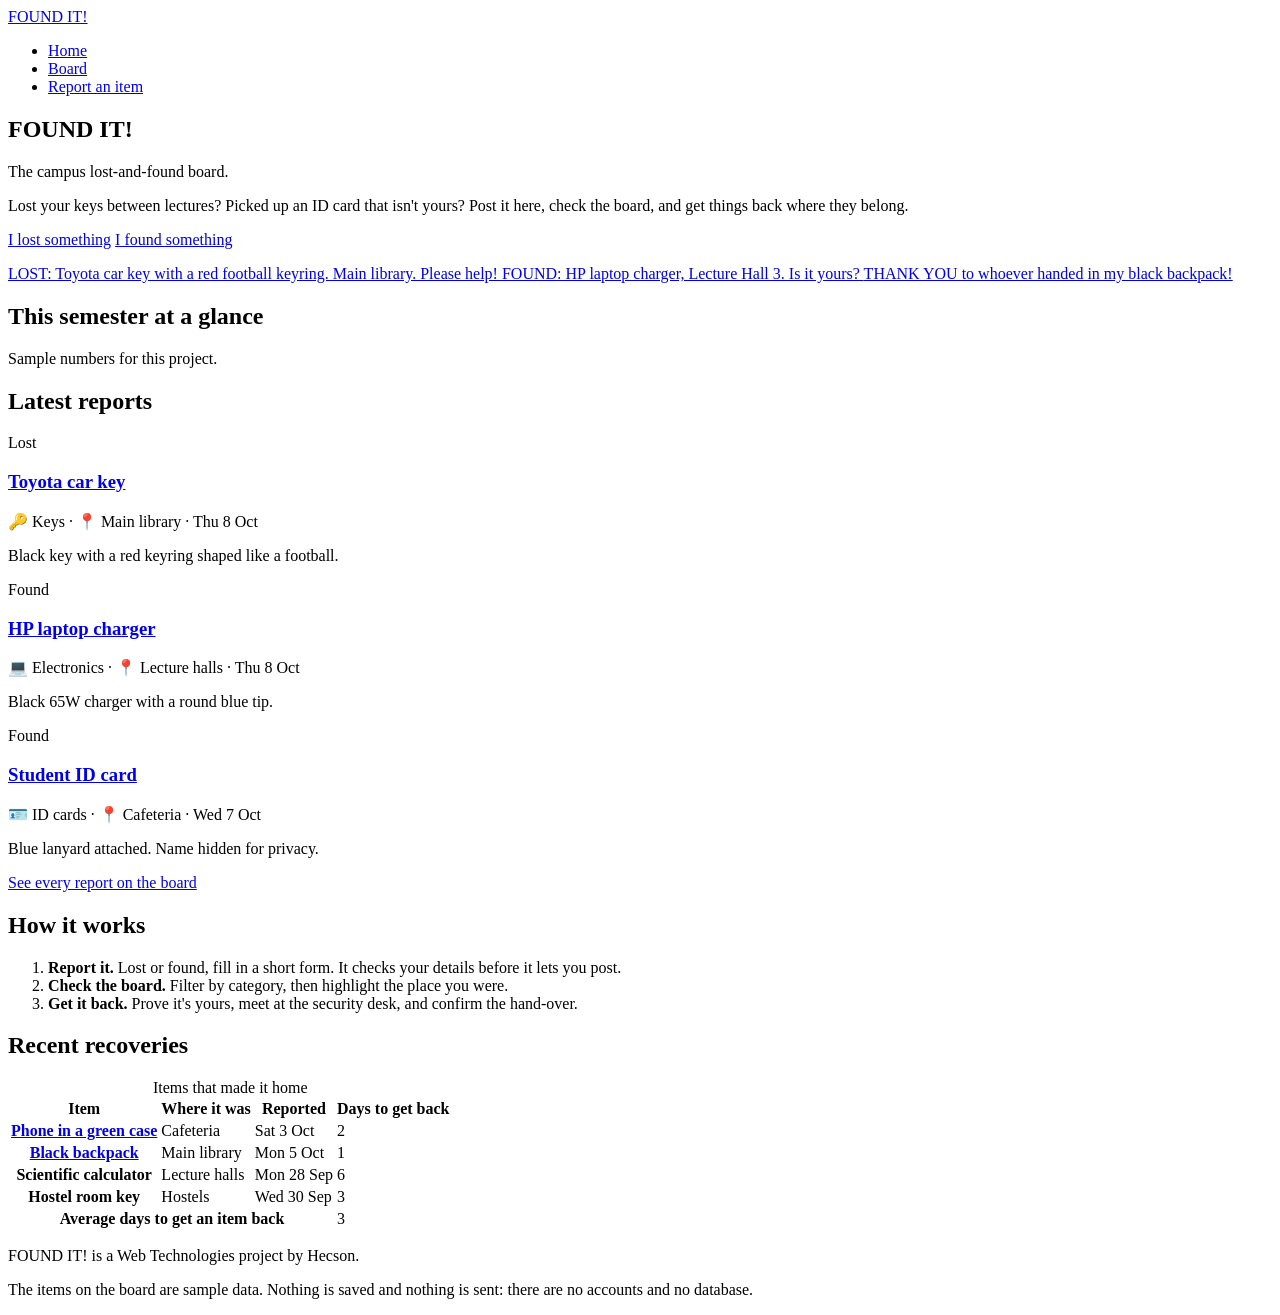
==== index.html @ 9b5931ff "Add files via upload Here is Foundit a website to help student locate their lost items" ====
<!doctype html>
<html lang="en-GH">
  <head>
    <meta charset="utf-8" />
    <meta name="viewport" content="width=device-width, initial-scale=1" />
    <title>FOUND IT! | The campus lost-and-found board</title>
    <meta name="description" content="Lost something on campus? Found something that isn't yours? Post it on the board and get it home." />
    <meta name="author" content="Hecson" />
    <link rel="stylesheet" href="https://fonts.googleapis.com/css2?family=Archivo+Black&family=Courier+Prime:wght@400;700&family=Kalam:wght@400;700&family=Work+Sans:wght@400;600;700&display=swap" />
    <link rel="stylesheet" href="css/style.css" />
    <!-- No "defer" here on purpose: the page calls these functions while it loads -->
    <script src="js/script.js"></script>
  </head>

  <body>
    <header class="site-header">
      <a class="logo" href="index.html">FOUND IT!</a>
      <nav>
        <ul class="nav-list">
          <li><a href="index.html">Home</a></li>
          <li><a href="board.html">Board</a></li>
          <li><a href="report.html">Report an item</a></li>
        </ul>
      </nav>
    </header>

    <main>
      <!-- ===== HERO ===== -->
      <section class="hero">
        <div>
          <h1 class="hero-title">FOUND IT!</h1>
          <p class="tagline">The campus lost-and-found board.</p>
          <p class="page-intro">
            Lost your keys between lectures? Picked up an ID card that isn't
            yours? Post it here, check the board, and get things back where
            they belong.
          </p>
          <p>
            <a class="btn btn-primary" href="board.html">I lost something</a>
            <a class="btn btn-secondary" href="report.html">I found something</a>
          </p>
        </div>

        <!-- Two notes pinned to a piece of cork. Each one links to a real item page. -->
        <div class="hero-board">
          <a class="note note-yellow" href="item-car-key.html">
            LOST: Toyota car key with a red football keyring. Main library. Please help!
          </a>
          <a class="note note-white" href="item-charger.html">
            FOUND: HP laptop charger, Lecture Hall 3. Is it yours?
          </a>
          <a class="note note-yellow" href="item-backpack.html">
            THANK YOU to whoever handed in my black backpack!
          </a>
        </div>
      </section>

      <!-- ===== STATS: written by JavaScript (writeStats in js/script.js) ===== -->
      <section>
        <h2>This semester at a glance</h2>
        <script>
          // 14 items reported lost, 11 reported found, 13 returned
          writeStats(14, 11, 13);
        </script>
        <p class="sample-note">Sample numbers for this project.</p>
      </section>

      <!-- ===== LATEST REPORTS ===== -->
      <section>
        <h2>Latest reports</h2>
        <div class="board">
          <!-- Classes: category (keys) and place (library), used by the filters -->
          <article class="card keys library">
            <span class="pin"></span>
            <p class="stamp stamp-lost">Lost</p>
            <h3><a href="item-car-key.html">Toyota car key</a></h3>
            <p class="card-meta">🔑 Keys · 📍 Main library · Thu 8 Oct</p>
            <p class="card-text">Black key with a red keyring shaped like a football.</p>
          </article>
          <!-- Classes: category (tech) and place (halls), used by the filters -->
          <article class="card tech halls">
            <span class="pin"></span>
            <p class="stamp stamp-found">Found</p>
            <h3><a href="item-charger.html">HP laptop charger</a></h3>
            <p class="card-meta">💻 Electronics · 📍 Lecture halls · Thu 8 Oct</p>
            <p class="card-text">Black 65W charger with a round blue tip.</p>
          </article>
          <!-- Classes: category (ids) and place (cafeteria), used by the filters -->
          <article class="card ids cafeteria">
            <span class="pin"></span>
            <p class="stamp stamp-found">Found</p>
            <h3><a href="item-student-id.html">Student ID card</a></h3>
            <p class="card-meta">🪪 ID cards · 📍 Cafeteria · Wed 7 Oct</p>
            <p class="card-text">Blue lanyard attached. Name hidden for privacy.</p>
          </article>
        </div>
        <p><a class="btn btn-secondary" href="board.html">See every report on the board</a></p>
      </section>

      <!-- ===== HOW IT WORKS: an ordered list, because it's a sequence ===== -->
      <section class="panel">
        <h2>How it works</h2>
        <ol class="steps">
          <li>
            <strong>Report it.</strong> Lost or found, fill in a short form.
            It checks your details before it lets you post.
          </li>
          <li>
            <strong>Check the board.</strong> Filter by category, then
            highlight the place you were.
          </li>
          <li>
            <strong>Get it back.</strong> Prove it's yours, meet at the
            security desk, and confirm the hand-over.
          </li>
        </ol>
      </section>

      <!-- ===== RECENT RECOVERIES: a data table (Lesson 4) ===== -->
      <section>
        <h2>Recent recoveries</h2>
        <table>
          <caption>Items that made it home</caption>
          <thead>
            <tr>
              <th scope="col">Item</th>
              <th scope="col">Where it was</th>
              <th scope="col">Reported</th>
              <th scope="col">Days to get back</th>
            </tr>
          </thead>
          <tbody>
            <tr>
              <th scope="row"><a href="item-phone.html">Phone in a green case</a></th>
              <td>Cafeteria</td>
              <td>Sat 3 Oct</td>
              <td>2</td>
            </tr>
            <tr>
              <th scope="row"><a href="item-backpack.html">Black backpack</a></th>
              <td>Main library</td>
              <td>Mon 5 Oct</td>
              <td>1</td>
            </tr>
            <tr>
              <th scope="row">Scientific calculator</th>
              <td>Lecture halls</td>
              <td>Mon 28 Sep</td>
              <td>6</td>
            </tr>
            <tr>
              <th scope="row">Hostel room key</th>
              <td>Hostels</td>
              <td>Wed 30 Sep</td>
              <td>3</td>
            </tr>
          </tbody>
          <tfoot>
            <tr>
              <th scope="row" colspan="3">Average days to get an item back</th>
              <td>
                <script>
                  // The brackets matter (Lesson 9, precedence).
                  // Without them, only the 3 would be divided by 4.
                  document.write(parseInt((2 + 1 + 6 + 3) / 4));
                </script>
              </td>
            </tr>
          </tfoot>
        </table>
      </section>
    </main>

    <footer class="site-footer">
      <p>FOUND IT! is a Web Technologies project by Hecson.</p>
      <p>
        The items on the board are sample data. Nothing is saved and nothing
        is sent: there are no accounts and no database.
      </p>
    </footer>
  </body>
</html>
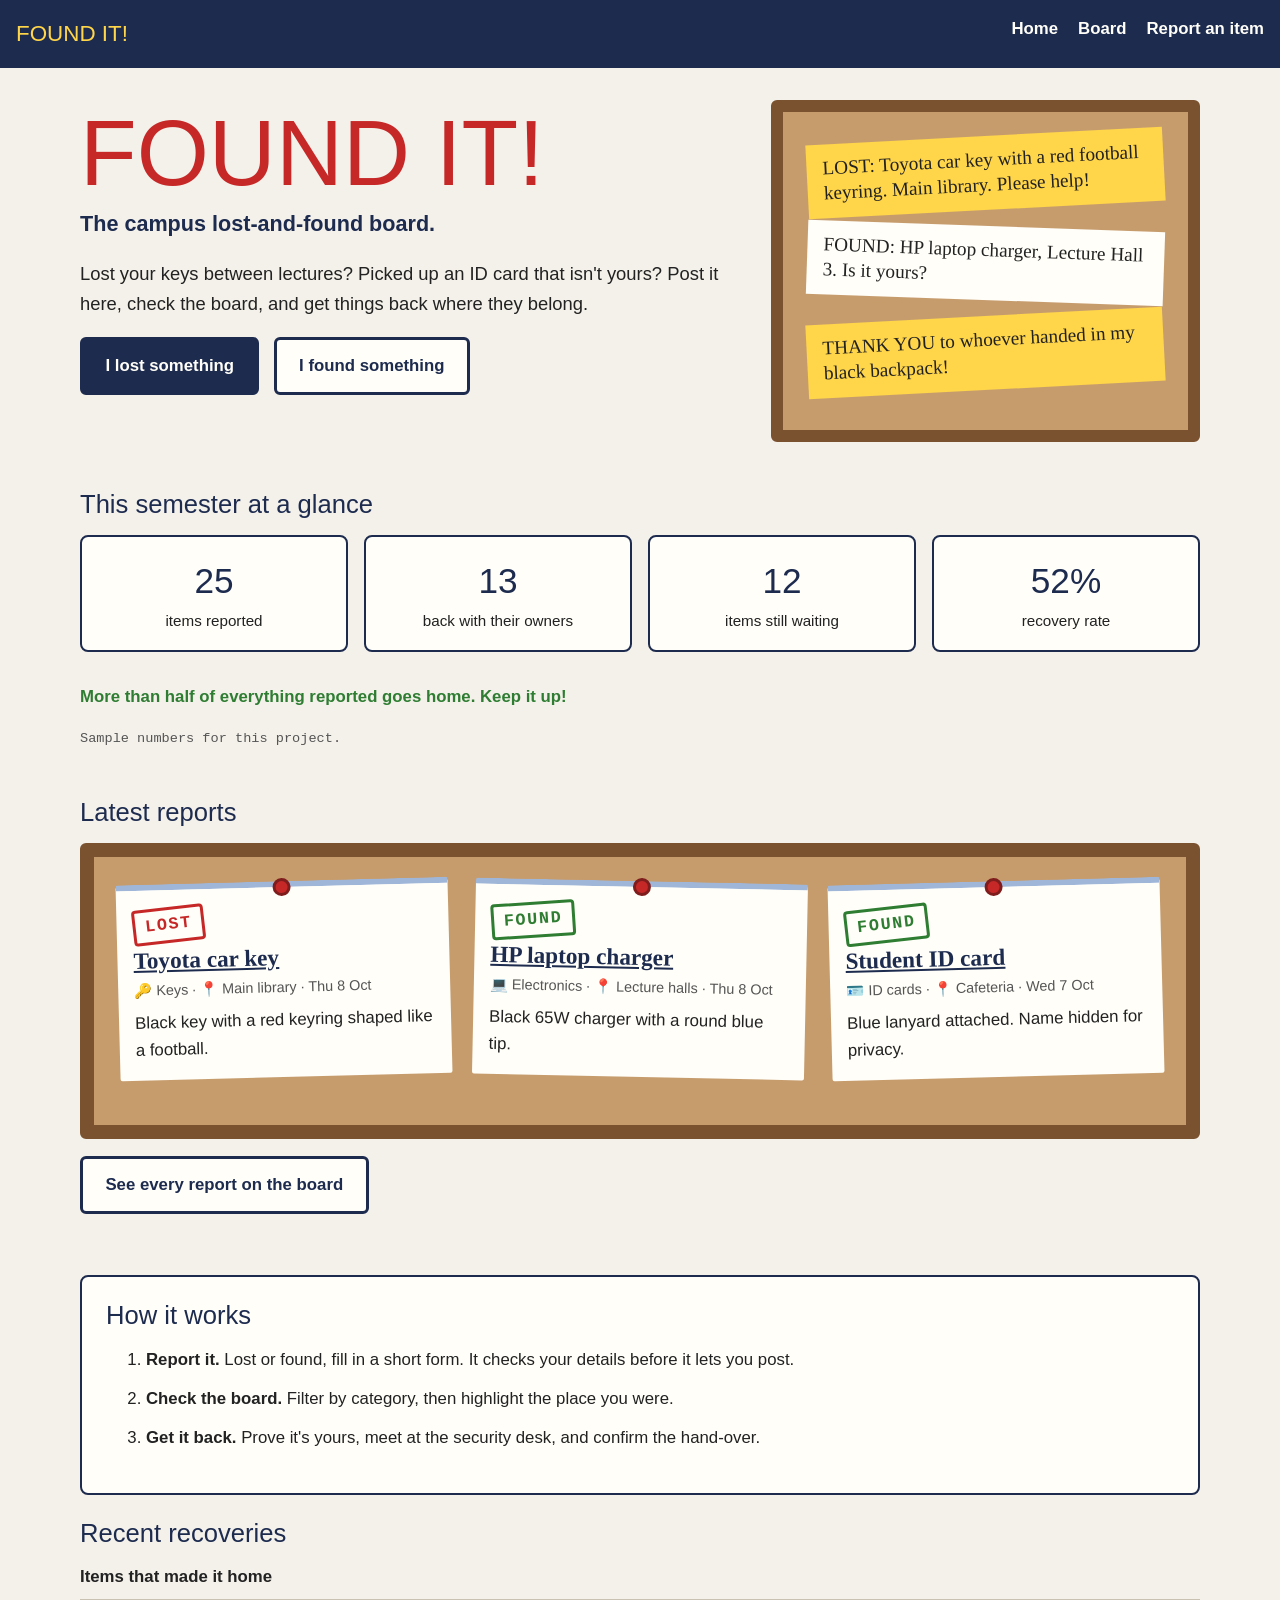
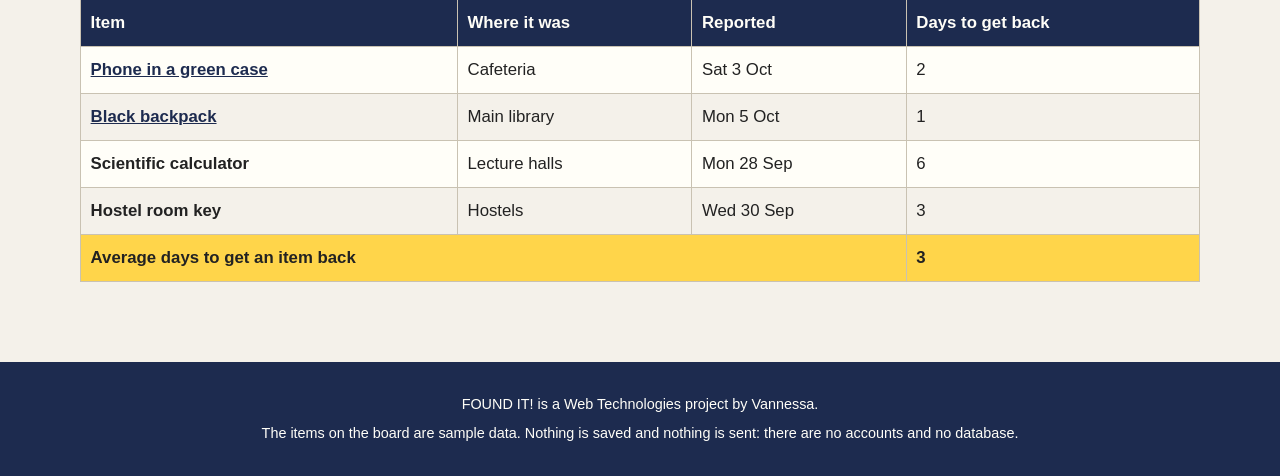
==== commit ad096235: "Update Found It web application" ====
--- a/index.html
+++ b/index.html
@@ -5,7 +5,7 @@
     <meta name="viewport" content="width=device-width, initial-scale=1" />
     <title>FOUND IT! | The campus lost-and-found board</title>
     <meta name="description" content="Lost something on campus? Found something that isn't yours? Post it on the board and get it home." />
-    <meta name="author" content="Hecson" />
+    <meta name="author" content="Vannessa" />
     <link rel="stylesheet" href="https://fonts.googleapis.com/css2?family=Archivo+Black&family=Courier+Prime:wght@400;700&family=Kalam:wght@400;700&family=Work+Sans:wght@400;600;700&display=swap" />
     <link rel="stylesheet" href="css/style.css" />
     <!-- No "defer" here on purpose: the page calls these functions while it loads -->
@@ -172,7 +172,7 @@
     </main>
 
     <footer class="site-footer">
-      <p>FOUND IT! is a Web Technologies project by Hecson.</p>
+      <p>FOUND IT! is a Web Technologies project by Vannessa.</p>
       <p>
         The items on the board are sample data. Nothing is saved and nothing
         is sent: there are no accounts and no database.
--- a/css/style.css
+++ b/css/style.css
@@ -0,0 +1,811 @@
+/* ==========================================================
+   FOUND IT! The campus lost-and-found board
+   Main stylesheet, shared by every page.
+
+   The look: a campus noticeboard. Cork board, pinned index
+   cards and rubber stamps.
+
+   Colours:
+     Ink navy       #1d2b4f   headings, header, buttons
+     Paper          #f4f1ea   page background
+     Index card     #fffef8   cards and panels
+     Cork           #c69c6d   the board
+     Wood           #7a5230   board frame
+     Lost red       #c62828
+     Found green    #2e7d32
+     Returned purple #5e35b1
+     Note yellow    #ffd54a   highlights
+     Text           #222222
+
+   Fonts:
+     Archivo Black  headings (bold poster lettering)
+     Kalam          handwriting on the index cards
+     Work Sans      normal reading text
+     Courier Prime  stamps and small labels
+   ========================================================== */
+
+
+/* ---------- 1. Box model (Lesson 7) ----------
+   Width includes padding and border everywhere. */
+html {
+  box-sizing: border-box;
+}
+
+*,
+*::before,
+*::after {
+  box-sizing: inherit;
+}
+
+
+/* ---------- 2. Whole page ---------- */
+body {
+  margin: 0;
+  background-color: #f4f1ea;
+  color: #222222;
+  font-family: "Work Sans", Arial, sans-serif;
+  font-size: 1.05rem;
+  line-height: 1.6;
+}
+
+h1,
+h2 {
+  font-family: "Archivo Black", Impact, sans-serif;
+  font-weight: 400;
+  color: #1d2b4f;
+  line-height: 1.15;
+}
+
+h2 {
+  font-size: 1.6rem;
+  margin: 0 0 1rem;
+}
+
+a {
+  color: #1d2b4f;
+}
+
+/* Keyboard users must see where they are (Lesson 4 tip) */
+a:focus,
+button:focus,
+input:focus,
+select:focus,
+textarea:focus {
+  outline: 3px solid #ffd54a;
+}
+
+
+/* ---------- 3. Header and navigation ---------- */
+/* On phones the logo sits on its own line with the menu below it.
+   From 40em wide (section 20) they sit side by side. */
+.site-header {
+  padding: 1rem;
+  background-color: #1d2b4f;
+}
+
+.logo {
+  display: block;
+  margin-bottom: 0.5rem;
+  font-family: "Archivo Black", Impact, sans-serif;
+  font-size: 1.4rem;
+  color: #ffd54a;
+  text-decoration: none;
+}
+
+.nav-list {
+  display: flex;
+  list-style: none;
+  margin: 0;
+  padding: 0;
+}
+
+.nav-list li {
+  margin-right: 1.25rem;
+}
+
+.nav-list a {
+  color: #fffef8;
+  font-weight: 600;
+  text-decoration: none;
+}
+
+.nav-list a:hover {
+  color: #ffd54a;
+  text-decoration: underline;
+}
+
+
+/* ---------- 4. Main content area ---------- */
+main {
+  max-width: 72rem;
+  margin: 0 auto;
+  padding: 2rem 1rem;
+}
+
+section {
+  margin-bottom: 3rem;
+}
+
+.page-title {
+  font-size: calc(1.8rem + 2vw);
+  margin: 0 0 0.5rem;
+}
+
+.page-intro {
+  max-width: 42rem;
+  font-size: 1.15rem;
+}
+
+.hint {
+  margin: 0.25rem 0 0;
+  font-size: 0.9rem;
+  color: #555555;
+}
+
+.sample-note {
+  font-family: "Courier Prime", "Courier New", monospace;
+  font-size: 0.85rem;
+  color: #555555;
+}
+
+
+/* ---------- 5. Buttons ----------
+   Links are inline, so inline-block makes padding push other
+   elements away properly (Lesson 7). */
+.btn {
+  display: inline-block;
+  padding: 0.8rem 1.4rem;
+  margin: 0 0.6rem 0.8rem 0;
+  border: 3px solid #1d2b4f;
+  border-radius: 6px;
+  font-family: inherit;
+  font-size: inherit;
+  font-weight: 700;
+  text-decoration: none;
+  cursor: pointer;
+}
+
+.btn-primary {
+  background-color: #1d2b4f;
+  color: #fffef8;
+}
+
+.btn-primary:hover {
+  background-color: #c62828;
+  border-color: #c62828;
+}
+
+.btn-secondary {
+  background-color: #fffef8;
+  color: #1d2b4f;
+}
+
+.btn-secondary:hover {
+  background-color: #ffd54a;
+}
+
+
+/* ---------- 6. Home page hero ---------- */
+.hero-title {
+  font-size: calc(2.6rem + 4vw);
+  margin: 0;
+  color: #c62828;
+}
+
+.tagline {
+  margin: 0 0 1rem;
+  font-size: 1.35rem;
+  font-weight: 700;
+  color: #1d2b4f;
+}
+
+/* A small piece of cork board with two notes pinned to it */
+.hero-board {
+  margin-top: 1.5rem;
+  padding: 1.5rem;
+  background-color: #c69c6d;
+  border: 12px solid #7a5230;
+  border-radius: 6px;
+}
+
+.note {
+  margin: 0 0 1rem;
+  padding: 0.75rem 1rem;
+  font-family: "Kalam", "Comic Sans MS", cursive;
+  font-size: 1.2rem;
+  line-height: 1.3;
+  color: #222222;
+}
+
+.note-yellow {
+  background-color: #ffd54a;
+  transform: rotate(-3deg);
+}
+
+.note-white {
+  background-color: #fffef8;
+  transform: rotate(2deg);
+}
+
+
+/* ---------- 7. Stat tiles (written by JavaScript) ---------- */
+.stats {
+  display: grid;
+  grid-template-columns: 1fr 1fr;
+  column-gap: 1rem;
+}
+
+.stat {
+  margin-bottom: 1rem;
+  padding: 1rem;
+  background-color: #fffef8;
+  border: 2px solid #1d2b4f;
+  border-radius: 8px;
+  text-align: center;
+}
+
+.stat-number {
+  margin: 0;
+  font-family: "Archivo Black", Impact, sans-serif;
+  font-size: 2.2rem;
+  color: #1d2b4f;
+}
+
+.stat-label {
+  margin: 0;
+  font-size: 0.95rem;
+}
+
+.stat-message {
+  font-weight: 700;
+  color: #2e7d32;
+}
+
+
+/* ---------- 8. The cork board and the index cards ---------- */
+.board {
+  display: grid;
+  grid-template-columns: 1fr;
+  column-gap: 1.5rem;
+  padding: 1.5rem;
+  background-color: #c69c6d;
+  border: 14px solid #7a5230;
+  border-radius: 6px;
+}
+
+.card {
+  margin-bottom: 1.5rem;
+  padding: 0 1rem 1rem;
+  background-color: #fffef8;
+  border-top: 6px solid #9fb6d9;
+  border-radius: 2px;
+}
+
+/* Tilt the cards slightly, alternating left and right, so they
+   look pinned by hand. nth-of-type is from the tables reading. */
+.card:nth-of-type(odd) {
+  transform: rotate(-1.5deg);
+}
+
+.card:nth-of-type(even) {
+  transform: rotate(1.2deg);
+}
+
+/* The push pin: a small circle. A negative top margin pulls
+   it up over the edge of the card (Lesson 7: margins can be negative). */
+.pin {
+  display: block;
+  width: 18px;
+  height: 18px;
+  margin: -9px auto 0.5rem;
+  background-color: #c62828;
+  border: 3px solid #7f1d1d;
+  border-radius: 50%;
+}
+
+.card h3 {
+  margin: 0.25rem 0;
+  font-family: "Kalam", "Comic Sans MS", cursive;
+  font-size: 1.45rem;
+  line-height: 1.2;
+}
+
+.card h3 a {
+  color: #1d2b4f;
+}
+
+.card h3 a:hover {
+  color: #c62828;
+}
+
+.card-meta {
+  margin: 0;
+  font-size: 0.9rem;
+  color: #555555;
+}
+
+.card-text {
+  margin: 0.5rem 0 0;
+}
+
+
+/* ---------- 9. Rubber stamps: LOST, FOUND, RETURNED ---------- */
+.stamp {
+  display: inline-block;
+  margin: 0;
+  padding: 0.1rem 0.6rem;
+  border: 3px solid;
+  border-radius: 4px;
+  font-family: "Courier Prime", "Courier New", monospace;
+  font-weight: 700;
+  text-transform: uppercase;
+  letter-spacing: 0.1em;
+  transform: rotate(-5deg);
+}
+
+/* Each stamp only sets a colour. The border uses the text colour
+   because "border: 3px solid" above gives no colour of its own. */
+.stamp-lost {
+  color: #c62828;
+}
+
+.stamp-found {
+  color: #2e7d32;
+}
+
+.stamp-returned {
+  color: #5e35b1;
+}
+
+.stamp-big {
+  font-size: 2.2rem;
+  padding: 0.2rem 1rem;
+  border-width: 6px;
+}
+
+
+/* ---------- 10. Board filters ----------
+   The radio buttons stay visible so they work with a keyboard.
+   Each label comes straight after its radio, so
+   ".filter-radio:checked + label" styles the chosen one. */
+.filter-title {
+  margin: 1rem 0 0.25rem;
+  font-family: "Courier Prime", "Courier New", monospace;
+  font-weight: 700;
+  text-transform: uppercase;
+  letter-spacing: 0.1em;
+}
+
+.filter-radio {
+  width: 1.1rem;
+  height: 1.1rem;
+  margin: 0 0.15rem 0.5rem 0;
+}
+
+.filter-radio + label {
+  display: inline-block;
+  margin: 0 0.75rem 0.5rem 0;
+  padding: 0.3rem 0.8rem;
+  background-color: #fffef8;
+  border: 2px solid #1d2b4f;
+  border-radius: 20px;
+  cursor: pointer;
+}
+
+.filter-radio + label:hover {
+  background-color: #ffd54a;
+}
+
+.filter-radio:checked + label {
+  background-color: #1d2b4f;
+  color: #fffef8;
+}
+
+.board-area .board {
+  margin-top: 1rem;
+}
+
+
+/* ---------- 11. CATEGORY FILTER: hides cards that don't match ----------
+   How to read these long selectors:
+   "When #cat-keys is checked, step over each element that comes
+   after it (label, input, label...) until you reach .loc-area,
+   then find the cards inside it."
+   Each + steps to the very next sibling (Lesson 6).
+
+   Rule 1 hides every card. Rule 2 shows the matching ones again.
+   Both rules are equally specific, so the one written LAST wins.
+   That's why the "show" rule must come after the "hide" rule. */
+
+/* Keys: 7 siblings between #cat-keys and .loc-area */
+#cat-keys:checked + label + input + label + input + label + input + label + .loc-area .card {
+  display: none;
+}
+#cat-keys:checked + label + input + label + input + label + input + label + .loc-area .keys {
+  display: block;
+}
+
+/* ID cards: 5 siblings */
+#cat-ids:checked + label + input + label + input + label + .loc-area .card {
+  display: none;
+}
+#cat-ids:checked + label + input + label + input + label + .loc-area .ids {
+  display: block;
+}
+
+/* Electronics: 3 siblings */
+#cat-tech:checked + label + input + label + .loc-area .card {
+  display: none;
+}
+#cat-tech:checked + label + input + label + .loc-area .tech {
+  display: block;
+}
+
+/* Bags and wallets: 1 sibling (its own label) */
+#cat-bags:checked + label + .loc-area .card {
+  display: none;
+}
+#cat-bags:checked + label + .loc-area .bags {
+  display: block;
+}
+
+
+/* ---------- 12. LOCATION FILTER: fades out cards from other places ----------
+   Same idea, but it changes opacity instead of display.
+   Because the two filters change DIFFERENT properties, they
+   work together: pick "Electronics" and "Cafeteria" and you
+   see only electronics, with the cafeteria ones in full colour. */
+#loc-library:checked + label + input + label + input + label + input + label + .board .card {
+  opacity: 0.25;
+}
+#loc-library:checked + label + input + label + input + label + input + label + .board .library {
+  opacity: 1;
+}
+
+#loc-cafeteria:checked + label + input + label + input + label + .board .card {
+  opacity: 0.25;
+}
+#loc-cafeteria:checked + label + input + label + input + label + .board .cafeteria {
+  opacity: 1;
+}
+
+#loc-halls:checked + label + input + label + .board .card {
+  opacity: 0.25;
+}
+#loc-halls:checked + label + input + label + .board .halls {
+  opacity: 1;
+}
+
+#loc-hostels:checked + label + .board .card {
+  opacity: 0.25;
+}
+#loc-hostels:checked + label + .board .hostels {
+  opacity: 1;
+}
+
+
+/* ---------- 13. Panels and the "how it works" steps ---------- */
+.panel {
+  margin-bottom: 1.5rem;
+  padding: 1rem;
+  background-color: #fffef8;
+  border: 2px solid #1d2b4f;
+  border-radius: 8px;
+}
+
+.steps li {
+  margin-bottom: 0.75rem;
+}
+
+
+/* ---------- 14. Tables (Lesson 4) ---------- */
+table {
+  width: 100%;
+  border-collapse: collapse;
+  background-color: #fffef8;
+}
+
+caption {
+  padding-bottom: 0.5rem;
+  font-weight: 700;
+  text-align: left;
+}
+
+th,
+td {
+  padding: 0.6rem;
+  border: 1px solid #c9c2b2;
+  text-align: left;
+}
+
+thead th {
+  background-color: #1d2b4f;
+  color: #fffef8;
+}
+
+tbody tr:nth-of-type(even) {
+  background-color: #f4f1ea;
+}
+
+tfoot td,
+tfoot th {
+  font-weight: 700;
+  background-color: #ffd54a;
+}
+
+
+/* ---------- 15. Item detail pages ---------- */
+.breadcrumb {
+  margin: 0 0 1rem;
+  font-size: 0.95rem;
+}
+
+/* A big index card for the item's details */
+.detail-card {
+  margin-bottom: 1.5rem;
+  padding: 0 1.5rem 1.5rem;
+  background-color: #fffef8;
+  border-top: 8px solid #9fb6d9;
+  border-left: 1px solid #c9c2b2;
+  border-right: 1px solid #c9c2b2;
+  border-bottom: 1px solid #c9c2b2;
+}
+
+.detail-card h1 {
+  font-family: "Kalam", "Comic Sans MS", cursive;
+  font-weight: 700;
+  font-size: calc(1.8rem + 1.5vw);
+  margin: 0.5rem 0;
+}
+
+.detail-list dt {
+  margin-top: 0.75rem;
+  font-family: "Courier Prime", "Courier New", monospace;
+  font-weight: 700;
+  text-transform: uppercase;
+  font-size: 0.85rem;
+  color: #555555;
+}
+
+.detail-list dd {
+  margin: 0;
+  font-size: 1.1rem;
+}
+
+/* The status banner, written by JavaScript (writeStatus) */
+.status {
+  margin: 1rem 0;
+  padding: 0.75rem 1rem;
+  border-left: 8px solid;
+  font-weight: 700;
+}
+
+.status-lost {
+  background-color: #fde8e8;
+  color: #8e1c1c;
+}
+
+.status-found {
+  background-color: #e3f2e4;
+  color: #1e5a22;
+}
+
+.status-returned {
+  background-color: #ede7f6;
+  color: #45278a;
+}
+
+.status-unknown {
+  background-color: #eeeeee;
+  color: #333333;
+}
+
+
+/* ---------- 16. Recovery progress (written by JavaScript) ---------- */
+.progress {
+  display: flex;
+  list-style: none;
+  margin: 0 0 1.5rem;
+  padding: 0;
+  font-size: 0.9rem;
+}
+
+.progress li {
+  flex: 1;
+  margin-right: 0.5rem;
+  padding: 0.5rem;
+  border-top: 6px solid #c9c2b2;
+  color: #555555;
+}
+
+.progress .done {
+  border-top-color: #2e7d32;
+  color: #1e5a22;
+}
+
+.progress .current {
+  border-top-color: #ffd54a;
+  color: #1d2b4f;
+  font-weight: 700;
+}
+
+
+/* ---------- 17. Forms (Lesson 5) ---------- */
+fieldset {
+  margin: 0 0 1.5rem;
+  padding: 1rem 1.25rem;
+  background-color: #fffef8;
+  border: 2px solid #1d2b4f;
+  border-radius: 8px;
+}
+
+legend {
+  padding: 0 0.5rem;
+  font-family: "Archivo Black", Impact, sans-serif;
+  font-size: 1.15rem;
+  color: #1d2b4f;
+}
+
+.field-label {
+  display: block;
+  margin-top: 1rem;
+  font-weight: 700;
+}
+
+.field {
+  display: block;
+  width: 100%;
+  padding: 0.6rem;
+  border: 2px solid #9a927f;
+  border-left-width: 8px;
+  border-radius: 4px;
+  font-family: inherit;
+  font-size: inherit;
+  background-color: #ffffff;
+}
+
+/* Live feedback while typing (Lesson 5, :valid).
+   A field turns green once its value passes every rule. */
+.field:valid {
+  border-color: #2e7d32;
+}
+
+/* Radio and checkbox choices, one per line */
+.choice {
+  display: block;
+  margin-top: 0.5rem;
+  cursor: pointer;
+}
+
+.choice input {
+  width: 1.1rem;
+  height: 1.1rem;
+  margin-right: 0.4rem;
+}
+
+/* The ticked choice turns bold and green (:checked + span) */
+.choice input:checked + span {
+  font-weight: 700;
+  color: #1e5a22;
+}
+
+
+/* ---------- 18. Success and confirmation pages ---------- */
+.big-message {
+  padding: 2rem 1rem;
+  text-align: center;
+}
+
+.big-message p {
+  max-width: 36rem;
+  margin-left: auto;
+  margin-right: auto;
+}
+
+
+/* ---------- 19. Footer ---------- */
+.site-footer {
+  padding: 1.5rem 1rem;
+  background-color: #1d2b4f;
+  color: #fffef8;
+  font-size: 0.9rem;
+  text-align: center;
+}
+
+.site-footer p {
+  max-width: 50rem;
+  margin: 0.4rem auto;
+}
+
+
+/* ---------- 20. Medium screens and up (mobile first, Lesson 7) ---------- */
+@media (width >= 40em) {
+  /* Header in one row. flex: 1 lets the logo take the spare
+     space, which pushes the menu to the right. */
+  .site-header {
+    display: flex;
+  }
+
+  .logo {
+    flex: 1;
+    margin-bottom: 0;
+  }
+
+  .nav-list li {
+    margin-right: 0;
+    margin-left: 1.25rem;
+  }
+
+  .board {
+    grid-template-columns: 1fr 1fr;
+  }
+
+  .stats {
+    grid-template-columns: 1fr 1fr 1fr 1fr;
+  }
+
+  .panel {
+    padding: 1.5rem;
+  }
+}
+
+
+/* ---------- 21. Large screens ---------- */
+@media (width >= 64em) {
+  .board {
+    grid-template-columns: 1fr 1fr 1fr;
+  }
+
+  /* Home hero: text left, cork board right */
+  .hero {
+    display: grid;
+    grid-template-columns: 3fr 2fr;
+    column-gap: 3rem;
+  }
+
+  .hero-board {
+    margin-top: 0;
+  }
+
+  /* Detail pages: item card left, recovery panel right */
+  .detail-layout {
+    display: grid;
+    grid-template-columns: 1fr 1fr;
+    column-gap: 2rem;
+  }
+}
+
+
+/* ---------- 22. Small additions ---------- */
+
+/* Pinned notes on the home page are links to real items */
+a.note {
+  display: block;
+  text-decoration: none;
+}
+
+a.note:hover {
+  text-decoration: underline;
+}
+
+/* A group of radio buttons inside a form gets its own small
+   fieldset (Lesson 5: label the group with a legend). */
+fieldset fieldset {
+  margin: 1rem 0 0;
+  padding: 0;
+  border: none;
+}
+
+fieldset fieldset legend {
+  padding: 0;
+  font-family: inherit;
+  font-size: inherit;
+  font-weight: 700;
+}
+
+/* Optional fields are valid even when empty, so they shouldn't
+   turn green. This rule comes after .field:valid and is just as
+   specific, so it wins. */
+.optional:valid {
+  border-color: #9a927f;
+}
